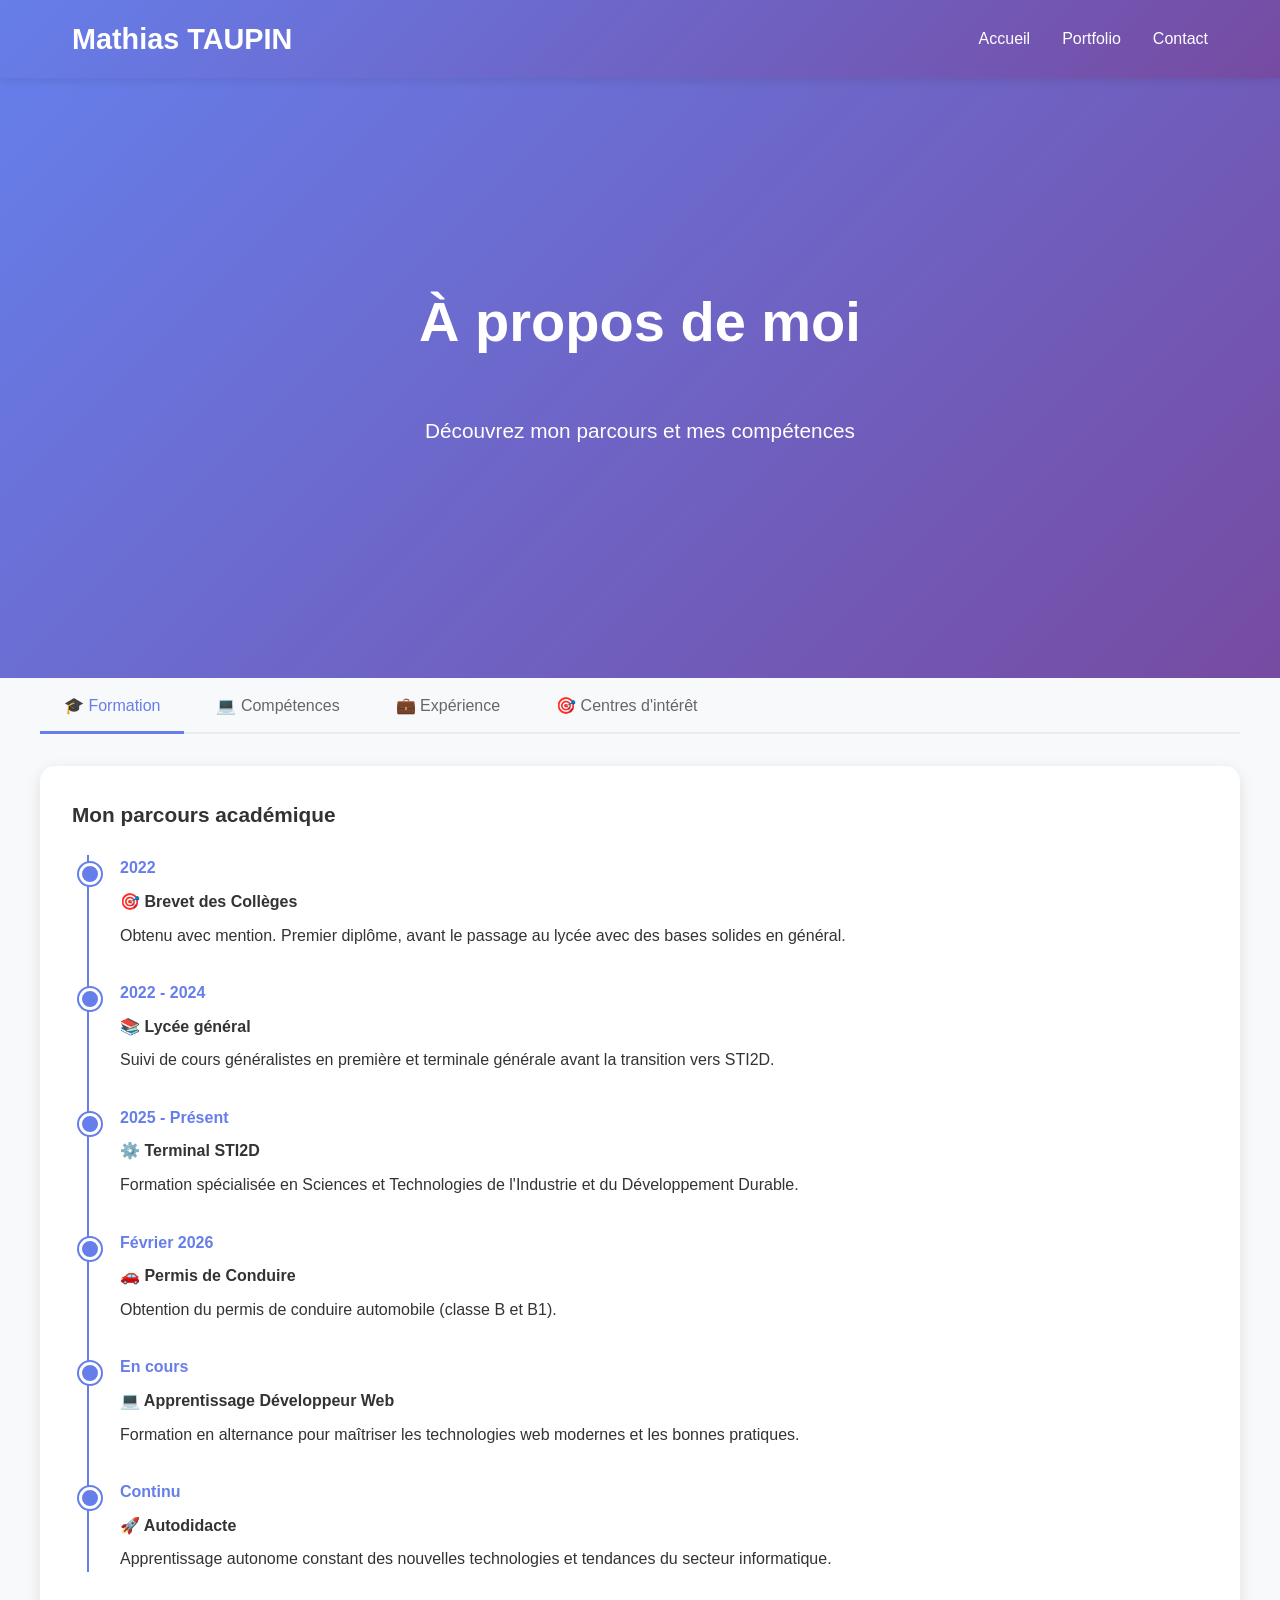
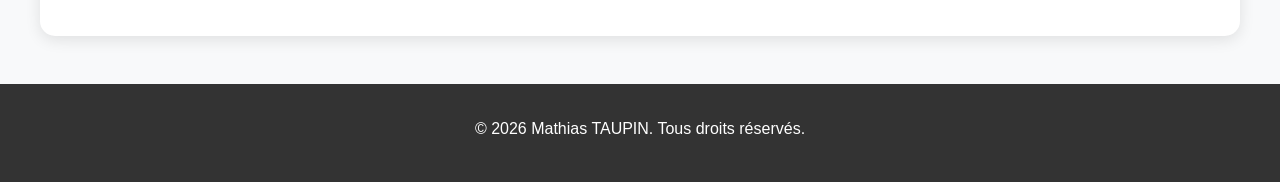
==== about/index.html @ 93050a23 "tout ajout de jeu de la vie cv corrige de A à Z" ====
<!DOCTYPE html>
<html lang="fr">
<head>
    <meta charset="UTF-8">
    <meta name="viewport" content="width=device-width, initial-scale=1.0">
    <title>À propos - Mathias TAUPIN</title>
    <link rel="stylesheet" href="../css/styles.css">
    <link rel="stylesheet" href="css/about.css">
</head>
<body>
    <!-- Header -->
    <header>
        <nav>
            <div class="logo">Mathias TAUPIN</div>
            <ul class="nav-links">
                <li><a href="../index.html">Accueil</a></li>
                <li><a href="../index.html#portfolio">Portfolio</a></li>
                <li><a href="../contact/index.html">Contact</a></li>
            </ul>
            <button class="toggle-menu" onclick="toggleMenu()">☰</button>
        </nav>
    </header>

    <!-- Hero Section -->
    <section class="hero">
        <h1>À propos de moi</h1>
        <p>Découvrez mon parcours et mes compétences</p>
    </section>

    <!-- About Content -->
    <section class="about-details">
        <div class="about-container">
            <div class="tabs-container">
                <div class="tabs-nav">
                    <button class="tab-button active" onclick="switchTab('formation')">🎓 Formation</button>
                    <button class="tab-button" onclick="switchTab('competences')">💻 Compétences</button>
                    <button class="tab-button" onclick="switchTab('experience')">💼 Expérience</button>
                    <button class="tab-button" onclick="switchTab('interets')">🎯 Centres d'intérêt</button>
                </div>

            <div class="tabs-content">
                <div class="tab-content active" id="formation">
                    <h3>Mon parcours académique</h3>
                    <div class="timeline">
                        <div class="timeline-item">
                            <div class="timeline-date">2022</div>
                            <div class="timeline-content">
                                <h4>🎯 Brevet des Collèges</h4>
                                <p>Obtenu avec mention. Premier diplôme, avant le passage au lycée avec des bases solides en général.</p>
                            </div>
                        </div>
                        <div class="timeline-item">
                            <div class="timeline-date">2022 - 2024</div>
                            <div class="timeline-content">
                                <h4>📚 Lycée général</h4>
                                <p>Suivi de cours généralistes en première et terminale générale avant la transition vers STI2D.</p>
                            </div>
                        </div>
                        <div class="timeline-item">
                            <div class="timeline-date">2025 - Présent</div>
                            <div class="timeline-content">
                                <h4>⚙️ Terminal STI2D</h4>
                                <p>Formation spécialisée en Sciences et Technologies de l'Industrie et du Développement Durable.</p>
                            </div>
                        </div>
                        <div class="timeline-item">
                            <div class="timeline-date">Février 2026</div>
                            <div class="timeline-content">
                                <h4>🚗 Permis de Conduire</h4>
                                <p>Obtention du permis de conduire automobile (classe B et B1).</p>
                            </div>
                        </div>
                        <div class="timeline-item">
                            <div class="timeline-date">En cours</div>
                            <div class="timeline-content">
                                <h4>💻 Apprentissage Développeur Web</h4>
                                <p>Formation en alternance pour maîtriser les technologies web modernes et les bonnes pratiques.</p>
                            </div>
                        </div>
                        <div class="timeline-item">
                            <div class="timeline-date">Continu</div>
                            <div class="timeline-content">
                                <h4>🚀 Autodidacte</h4>
                                <p>Apprentissage autonome constant des nouvelles technologies et tendances du secteur informatique.</p>
                            </div>
                        </div>
                        
                    </div>
                </div>

                <div class="tab-content" id="competences">
                    <h3>Technologies maîtrisées</h3>

                    <!-- Section Technologies Informatiques -->
                    <div class="competence-section">
                        <h4>💻 Technologies Informatiques</h4>
                        <div class="skills-grid">
                            <div class="skill-category">
                                <h5>🌐 Développement Web</h5>
                                <ul>
                                    <li><strong>Frontend:</strong> HTML5, CSS3, JavaScript (ES6+)</li>
                                    <li><strong>Backend:</strong> Python, PHP (en cours), SQL (en cours)</li>
                                </ul>
                            </div>
                            <div class="skill-category">
                                <h5>🛠️ Outils de Développement</h5>
                                <ul>
                                    <li><strong>Versionnement :</strong> Git & GitHub</li>
                                    <li><strong>Éditeur:</strong> VS Code</li>
                                    <li><strong>Conteneurisation:</strong> Docker</li>
                                </ul>
                            </div>
                        </div>
                    </div>

                    <!-- Section Systèmes et Environnements -->
                    <div class="competence-section">
                        <h4>🔧 Systèmes et Environnements</h4>
                        <div class="skills-grid">
                            <div class="skill-category">
                                <h5>💻 Systèmes d'Exploitation</h5>
                                <ul>
                                    <li><strong>Principal:</strong> Windows</li>
                                    <li><strong>Secondaire:</strong> Linux (Ubuntu, Debian)</li>
                                </ul>
                            </div>
                        </div>
                    </div>

                    <!-- Section Compétences Transversales -->
                    <div class="competence-section">
                        <h4>📈 Compétences Transversales</h4>
                        <div class="skills-grid">
                            <div class="skill-category">
                                <h5>🤝 Compétences Personnelles</h5>
                                <ul>
                                    <li>Résolution de problèmes</li>
                                    <li>Travail en équipe</li>
                                    <li>Apprentissage autonome</li>
                                    <li>Communication technique</li>
                                </ul>
                            </div>
                        </div>
                    </div>
                </div>

                <div class="tab-content" id="experience">
                    <h3>Mon expérience professionnelle</h3>
                    <div class="timeline">
                        <div class="timeline-item">
                            <div class="timeline-date">2020</div>
                            <div class="timeline-content">
                                <h4>🏭 Stage de découverte - SAS BOUTTE</h4>
                                <p>Stage d'une semaine pour découvrir le monde professionnel et les métiers de l'industrie.</p>
                            </div>
                        </div>
                        <div class="timeline-item">
                            <div class="timeline-date">2022</div>
                            <div class="timeline-content">
                                <h4>🏭 Stage de découverte - SAS BOUTTE</h4>
                                <p>Deuxième stage de découverte d'une semaine pour approfondir mes connaissances du secteur industriel.</p>
                            </div>
                        </div>
                        <div class="timeline-item">
                            <div class="timeline-date">2024</div>
                            <div class="timeline-content">
                                <h4>📦 Travail d'été - SAS BOUTTE</h4>
                                <p>Travail saisonnier d'une semaine en tant que manutentionnaire, permettant de développer le sens des responsabilités et le travail d'équipe.</p>
                            </div>
                        </div>
                        <div class="timeline-item">
                            <div class="timeline-date">2025</div>
                            <div class="timeline-content">
                                <h4>🔧 Contrat temporaire - Lenne Création</h4>
                                <p>Contrat de deux semaines pendant les vacances scolaires en tant qu'aide monteur, expérience enrichissante dans le domaine de la création et de l'assemblage.</p>
                            </div>
                        </div>
                    </div>
                </div>

                <div class="tab-content" id="interets">
                    <h3>Ce qui me passionne</h3>
                    <div class="interests-grid">
                        <div class="interest-item">
                            <span class="interest-icon">�</span>
                            <h4>Développement personnel</h4>
                            <p>Réalisation de projets informatiques personnels pour approfondir mes compétences techniques.</p>
                        </div>
                        <div class="interest-item">
                            <span class="interest-icon">⚡</span>
                            <h4>Électronique & Bricolage</h4>
                            <p>Expérimentation avec Arduino, Raspberry Pi et projets DIY technologiques.</p>
                        </div>
                        <div class="interest-item">
                            <span class="interest-icon">🎮</span>
                            <h4>Jeux vidéo</h4>
                            <p>Passionné par les jeux vidéo, leur mécanique et leur développement.</p>
                        </div>
                        <div class="interest-item">
                            <span class="interest-icon">🌱</span>
                            <h4>Technologies durables</h4>
                            <p>Intérêt pour les solutions technologiques respectueuses de l'environnement.</p>
                        </div>
                        <div class="interest-item">
                            <span class="interest-icon">🏃‍♂️</span>
                            <h4>Sports & Activités</h4>
                            <p>Pratique régulière d'activités sportives pour l'équilibre et la forme physique.</p>
                        </div>
                        <div class="interest-item">
                            <span class="interest-icon">🎵</span>
                            <h4>Musique & Culture</h4>
                            <p>Écoute et découverte de nouveaux artistes et genres musicaux, ainsi que des musiques que je connais déjà.</p>
                        </div>
                    </div>
                </div>
            </div>
        </div>
    </section>

    <!-- Footer -->
    <footer>
        <p>&copy; 2026 Mathias TAUPIN. Tous droits réservés.</p>
    </footer>

    <script src="../js/script.js"></script>
    <script src="js/about.js"></script>
</body>
</html>
---- css/styles.css ----
* {
    margin: 0;
    padding: 0;
    box-sizing: border-box;
}

body {
    font-family: 'Segoe UI', Tahoma, Geneva, Verdana, sans-serif;
    line-height: 1.6;
    color: #333;
    background: #f8f9fa;
}

/* Header et Navigation */
header {
    background: linear-gradient(135deg, #667eea 0%, #764ba2 100%);
    color: white;
    padding: 1rem 0;
    position: sticky;
    top: 0;
    z-index: 100;
    box-shadow: 0 2px 10px rgba(0,0,0,0.1);
}

nav {
    display: flex;
    justify-content: space-between;
    align-items: center;
    max-width: 1200px;
    margin: 0 auto;
    padding: 0 2rem;
}

.logo {
    font-size: 1.8rem;
    font-weight: bold;
}

.nav-links {
    display: flex;
    list-style: none;
    gap: 2rem;
}

.nav-links a {
    color: white;
    text-decoration: none;
    transition: opacity 0.3s;
    cursor: pointer;
}

.nav-links a:hover {
    opacity: 0.8;
    text-decoration: underline;
}

.toggle-menu {
    display: none;
    background: none;
    border: none;
    color: white;
    font-size: 1.5rem;
    cursor: pointer;
}

/* Section Hero */
.hero {
    background: linear-gradient(135deg, #667eea 0%, #764ba2 100%);
    color: white;
    padding: 6rem 2rem;
    text-align: center;
    min-height: 600px;
    display: flex;
    align-items: center;
    justify-content: center;
    flex-direction: column;
    gap: 2rem;
}

.hero h1 {
    font-size: 3.5rem;
    margin-bottom: 1rem;
    animation: slideDown 0.8s ease-out;
}

.hero p {
    font-size: 1.3rem;
    max-width: 600px;
    margin-bottom: 2rem;
    animation: fadeIn 1s ease-out;
}

.cta-button {
    display: inline-block;
    background: white;
    color: #667eea;
    padding: 1rem 2.5rem;
    border-radius: 50px;
    text-decoration: none;
    font-weight: bold;
    transition: all 0.3s;
    border: 2px solid white;
    cursor: pointer;
    font-size: 1rem;
}

.cta-button:hover {
    background: transparent;
    color: white;
    transform: scale(1.05);
}

/* Section About */
.about {
    padding: 5rem 2rem;
    background: white;
}

.about-container {
    max-width: 1200px;
    margin: 0 auto;
}

.about-content {
    display: grid;
    grid-template-columns: 2fr 1fr;
    gap: 3rem;
    align-items: center;
}

.about-text p {
    margin-bottom: 1.5rem;
    font-size: 1.1rem;
    line-height: 1.7;
}

.placeholder-image {
    width: 200px;
    height: 200px;
    background: linear-gradient(135deg, #667eea 0%, #764ba2 100%);
    border-radius: 50%;
    display: flex;
    align-items: center;
    justify-content: center;
    font-size: 4rem;
    color: white;
    margin: 0 auto;
}

/* Section Features */
.features {
    max-width: 1200px;
    margin: -50px auto 3rem;
    padding: 0 2rem;
}

.features-grid {
    display: grid;
    grid-template-columns: repeat(auto-fit, minmax(280px, 1fr));
    gap: 2rem;
}

.feature-card {
    background: white;
    padding: 2rem;
    border-radius: 10px;
    text-align: center;
    box-shadow: 0 4px 15px rgba(0,0,0,0.1);
    transition: transform 0.3s, box-shadow 0.3s;
}

.feature-card:hover {
    transform: translateY(-10px);
    box-shadow: 0 8px 25px rgba(0,0,0,0.15);
}

.feature-icon {
    font-size: 3rem;
    margin-bottom: 1rem;
}

.feature-card h3 {
    margin-bottom: 1rem;
    color: #667eea;
}

/* Section Services */
.services {
    padding: 5rem 2rem;
    background: white;
}

.services-container {
    max-width: 1200px;
    margin: 0 auto;
}

.section-title {
    text-align: center;
    font-size: 2.5rem;
    margin-bottom: 3rem;
    color: #333;
}

.services-grid {
    display: grid;
    grid-template-columns: repeat(auto-fit, minmax(250px, 1fr));
    gap: 2rem;
}

.service-item {
    padding: 2rem;
    border-left: 4px solid #667eea;
    background: #f8f9fa;
    border-radius: 8px;
    transition: all 0.3s;
}

.service-item:hover {
    background: white;
    box-shadow: 0 5px 20px rgba(0,0,0,0.1);
    border-left-color: #764ba2;
}

.service-item h4 {
    color: #667eea;
    margin-bottom: 1rem;
    font-size: 1.3rem;
}

/* Section Portfolio */
.portfolio {
    padding: 5rem 2rem;
    background: #f8f9fa;
}

.portfolio-container {
    max-width: 1200px;
    margin: 0 auto;
}

.portfolio-grid {
    display: grid;
    grid-template-columns: repeat(auto-fit, minmax(300px, 1fr));
    gap: 2rem;
}

.portfolio-item {
    background: white;
    border-radius: 10px;
    overflow: hidden;
    box-shadow: 0 4px 15px rgba(0,0,0,0.1);
    transition: transform 0.3s;
}

.portfolio-item:hover {
    transform: scale(1.05);
}

.portfolio-image {
    width: 100%;
    height: 200px;
    background: linear-gradient(135deg, #667eea 0%, #764ba2 100%);
    display: flex;
    align-items: center;
    justify-content: center;
    font-size: 3rem;
    color: white;
}

.portfolio-info {
    padding: 1.5rem;
}

.portfolio-info h3 {
    color: #667eea;
    margin-bottom: 0.5rem;
}

/* Footer */
footer {
    background: #333;
    color: white;
    text-align: center;
    padding: 2rem;
    margin-top: 3rem;
}

footer p {
    margin-bottom: 0.5rem;
}

.social-links {
    margin-top: 1rem;
    display: flex;
    justify-content: center;
    gap: 1.5rem;
}

.social-links a {
    color: white;
    text-decoration: none;
    font-size: 1.2rem;
    transition: color 0.3s;
}

.social-links a:hover {
    color: #667eea;
}

/* Animations */
@keyframes slideDown {
    from {
        opacity: 0;
        transform: translateY(-30px);
    }
    to {
        opacity: 1;
        transform: translateY(0);
    }
}

@keyframes fadeIn {
    from {
        opacity: 0;
    }
    to {
        opacity: 1;
    }
}

/* Responsive Design */
@media (max-width: 768px) {
    .nav-links {
        display: none;
        position: absolute;
        top: 60px;
        right: 0;
        background: #667eea;
        flex-direction: column;
        width: 100%;
        text-align: center;
        gap: 1rem;
        padding: 2rem 0;
    }

    .nav-links.active {
        display: flex;
    }

    .toggle-menu {
        display: block;
    }

    .hero h1 {
        font-size: 2rem;
    }

    .hero p {
        font-size: 1rem;
    }

    .section-title {
        font-size: 2rem;
    }

    nav {
        padding: 0 1rem;
    }

    .features {
        margin-top: -30px;
    }

    .about-content {
        grid-template-columns: 1fr;
        text-align: center;
    }

    .placeholder-image {
        width: 150px;
        height: 150px;
        font-size: 3rem;
    }
}

@media (max-width: 480px) {
    .hero {
        padding: 3rem 1rem;
        min-height: 400px;
    }

    .hero h1 {
        font-size: 1.8rem;
    }

    .cta-button {
        padding: 0.8rem 1.5rem;
        font-size: 0.9rem;
    }
}
---- about/css/about.css ----
/* Tabs Navigation */
.tabs-container {
    width: 100%;
}

.tabs-nav {
    display: flex;
    flex-wrap: wrap;
    gap: 0.5rem;
    margin-bottom: 2rem;
    border-bottom: 2px solid #e9ecef;
}

.tab-button {
    padding: 1rem 1.5rem;
    background: transparent;
    border: none;
    color: #666;
    font-size: 1rem;
    font-weight: 500;
    cursor: pointer;
    transition: all 0.3s;
    border-bottom: 3px solid transparent;
    position: relative;
    bottom: -2px;
}

.tab-button:hover {
    color: #667eea;
}

.tab-button.active {
    color: #667eea;
    border-bottom-color: #667eea;
}

/* Tabs Content */
.tabs-content {
    background: white;
    border-radius: 15px;
    box-shadow: 0 4px 15px rgba(0,0,0,0.1);
    padding: 2rem;
}

.tab-content {
    display: none;
    animation: fadeIn 0.3s ease-in-out;
}

.tab-content.active {
    display: block;
}

@keyframes fadeIn {
    from {
        opacity: 0;
    }
    to {
        opacity: 1;
    }
}

.tab-content h3 {
    color: #333;
    margin-bottom: 1.5rem;
    font-size: 1.3rem;
}

.tab-content ul {
    list-style: none;
    padding: 0;
}

.tab-content li {
    padding: 0.5rem 0;
    border-bottom: 1px solid #e9ecef;
}

.category-content li:last-child {
    border-bottom: none;
}

.tab-content strong {
    color: #667eea;
}

/* Skills Grid */
.skills-grid {
    display: grid;
    grid-template-columns: repeat(auto-fit, minmax(200px, 1fr));
    gap: 1.5rem;
}

.skill-category h4 {
    color: #667eea;
    margin-bottom: 1rem;
    font-size: 1.1rem;
}

.skill-category ul {
    padding-left: 1rem;
}

.skill-category li {
    margin-bottom: 0.5rem;
    position: relative;
}

.skill-category li::before {
    content: "▹";
    color: #764ba2;
    position: absolute;
    left: -1rem;
}

/* Timeline */
.timeline {
    position: relative;
}

.timeline::before {
    content: '';
    position: absolute;
    left: 15px;
    top: 0;
    bottom: 0;
    width: 2px;
    background: #667eea;
}

.timeline-item {
    position: relative;
    margin-bottom: 2rem;
    padding-left: 3rem;
}

.timeline-item::before {
    content: '';
    position: absolute;
    left: 7px;
    top: 8px;
    width: 16px;
    height: 16px;
    background: #667eea;
    border-radius: 50%;
    border: 3px solid white;
    box-shadow: 0 0 0 2px #667eea;
}

.timeline-date {
    color: #667eea;
    font-weight: bold;
    margin-bottom: 0.5rem;
}

.timeline-content h4 {
    color: #333;
    margin-bottom: 0.5rem;
}

/* Compétences Sections */
.competence-section {
    margin-bottom: 3rem;
    padding: 2rem;
    background: white;
    border-radius: 15px;
    box-shadow: 0 4px 15px rgba(0,0,0,0.1);
}

.competence-section h4 {
    color: #667eea;
    margin-bottom: 1.5rem;
    font-size: 1.4rem;
    border-bottom: 2px solid #f0f0f0;
    padding-bottom: 0.5rem;
}

.competence-section .skill-category h5 {
    color: #764ba2;
    margin-bottom: 1rem;
    font-size: 1.1rem;
    font-weight: 600;
}

.interest-item {
    background: white;
    padding: 1.5rem;
    border-radius: 10px;
    text-align: center;
    box-shadow: 0 2px 10px rgba(0,0,0,0.05);
}

.interest-icon {
    font-size: 2rem;
    margin-bottom: 1rem;
    display: block;
}

.interest-item h4 {
    color: #667eea;
    margin-bottom: 0.5rem;
}

.interest-item p {
    color: #666;
    font-size: 0.9rem;
    line-height: 1.5;
}

/* Responsive Design */
@media (max-width: 768px) {
    .about-grid {
        grid-template-columns: 1fr;
    }

    .skills-grid {
        grid-template-columns: 1fr;
    }

    .interests-grid {
        grid-template-columns: 1fr;
    }

    .category-button {
        padding: 1rem;
        font-size: 1rem;
    }

    .category-icon {
        font-size: 1.3rem;
        margin-right: 0.5rem;
    }
}
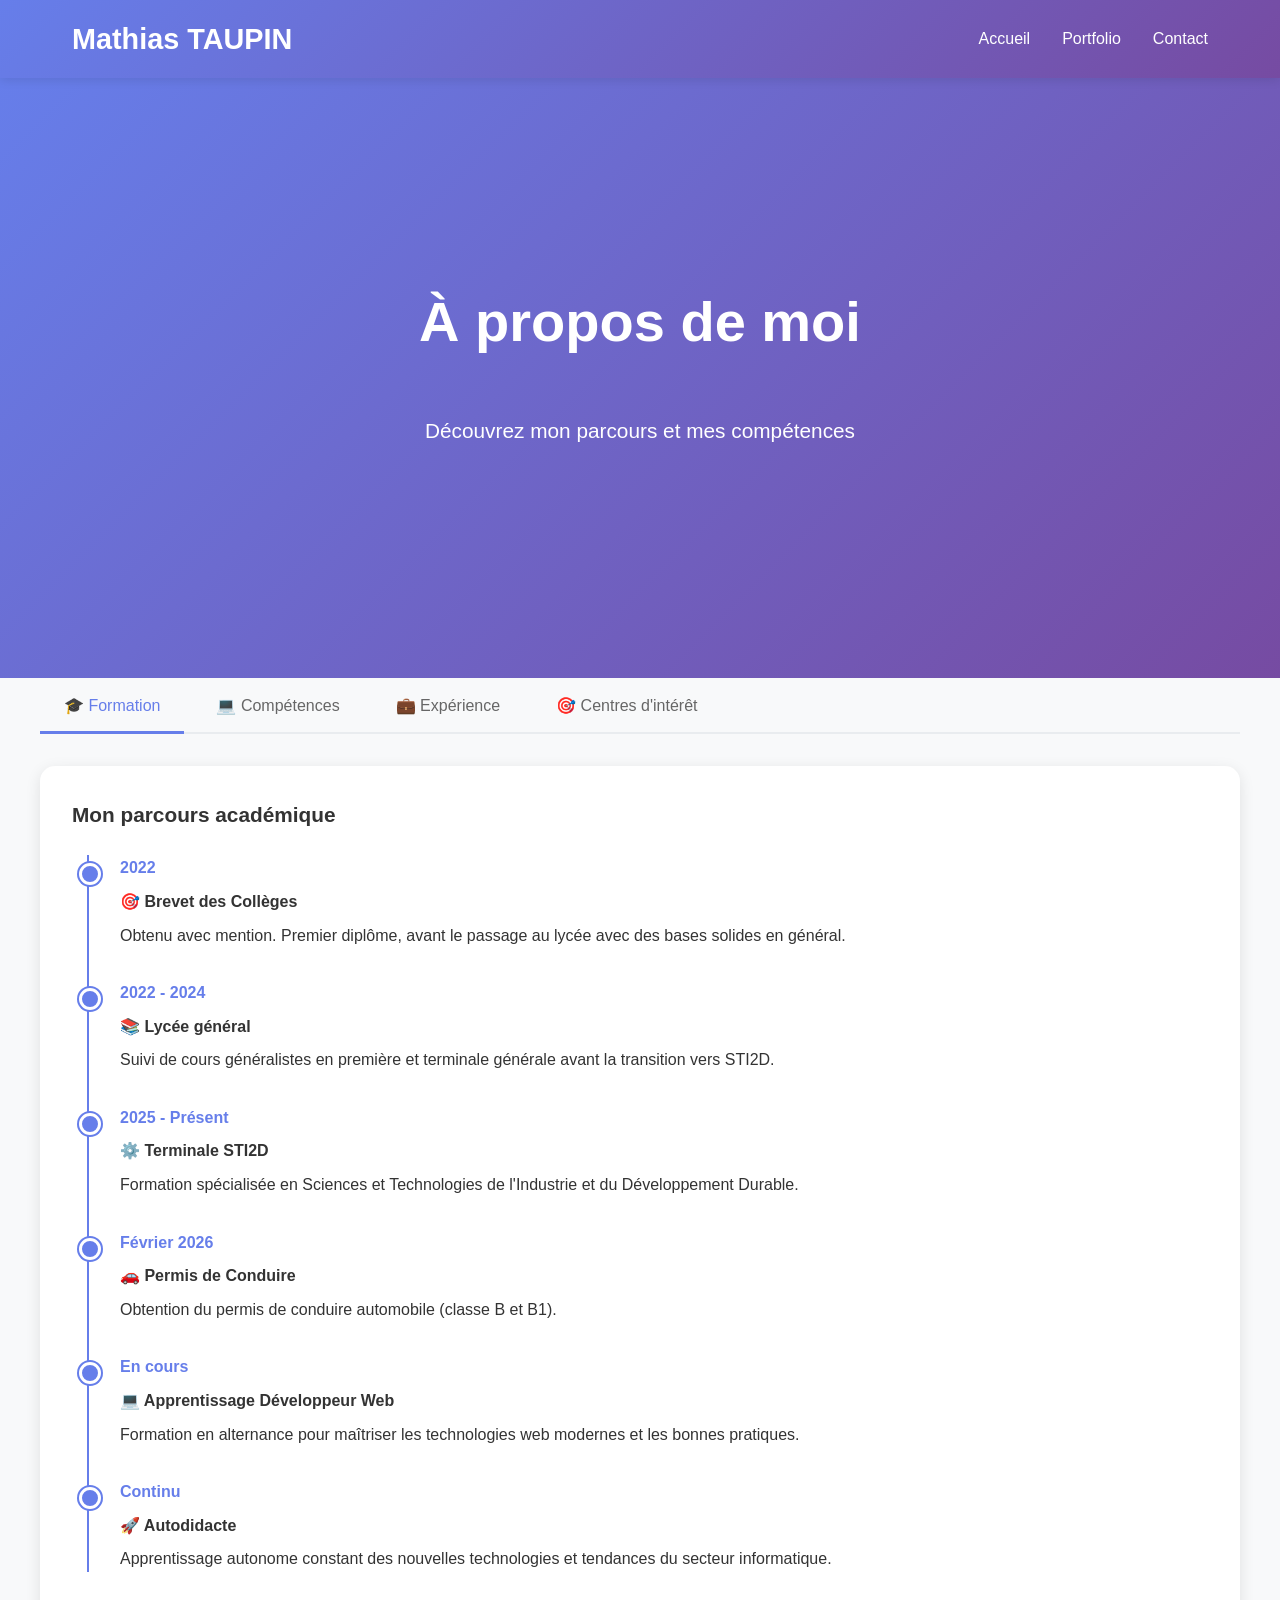
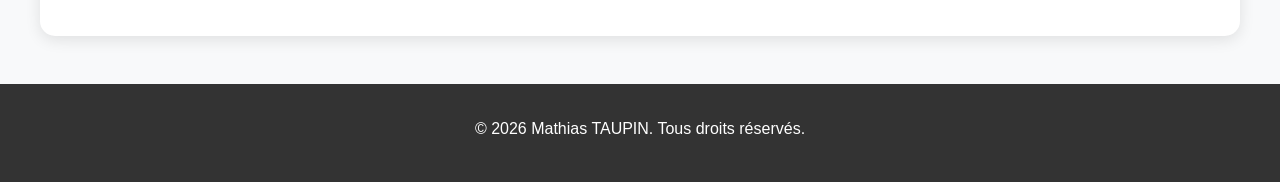
==== commit 302e2b64: "un peu de correction" ====
--- a/about/index.html
+++ b/about/index.html
@@ -59,7 +59,7 @@
                         <div class="timeline-item">
                             <div class="timeline-date">2025 - Présent</div>
                             <div class="timeline-content">
-                                <h4>⚙️ Terminal STI2D</h4>
+                                <h4>⚙️ Terminale STI2D</h4>
                                 <p>Formation spécialisée en Sciences et Technologies de l'Industrie et du Développement Durable.</p>
                             </div>
                         </div>
@@ -182,34 +182,29 @@
                     <h3>Ce qui me passionne</h3>
                     <div class="interests-grid">
                         <div class="interest-item">
-                            <span class="interest-icon">�</span>
-                            <h4>Développement personnel</h4>
-                            <p>Réalisation de projets informatiques personnels pour approfondir mes compétences techniques.</p>
-                        </div>
-                        <div class="interest-item">
-                            <span class="interest-icon">⚡</span>
+                            <span class="interest-icon">⚙</span>
                             <h4>Électronique & Bricolage</h4>
                             <p>Expérimentation avec Arduino, Raspberry Pi et projets DIY technologiques.</p>
                         </div>
                         <div class="interest-item">
-                            <span class="interest-icon">🎮</span>
+                            <span class="interest-icon">◊</span>
                             <h4>Jeux vidéo</h4>
                             <p>Passionné par les jeux vidéo, leur mécanique et leur développement.</p>
                         </div>
                         <div class="interest-item">
-                            <span class="interest-icon">🌱</span>
+                            <span class="interest-icon">♻️</span>
                             <h4>Technologies durables</h4>
                             <p>Intérêt pour les solutions technologiques respectueuses de l'environnement.</p>
                         </div>
                         <div class="interest-item">
-                            <span class="interest-icon">🏃‍♂️</span>
+                            <span class="interest-icon">✦</span>
                             <h4>Sports & Activités</h4>
                             <p>Pratique régulière d'activités sportives pour l'équilibre et la forme physique.</p>
                         </div>
                         <div class="interest-item">
-                            <span class="interest-icon">🎵</span>
+                            <span class="interest-icon">♫</span>
                             <h4>Musique & Culture</h4>
-                            <p>Écoute et découverte de nouveaux artistes et genres musicaux, ainsi que des musiques que je connais déjà.</p>
+                            <p>Écoute et découverte de nouveaux artistes et genres musicaux.</p>
                         </div>
                     </div>
                 </div>
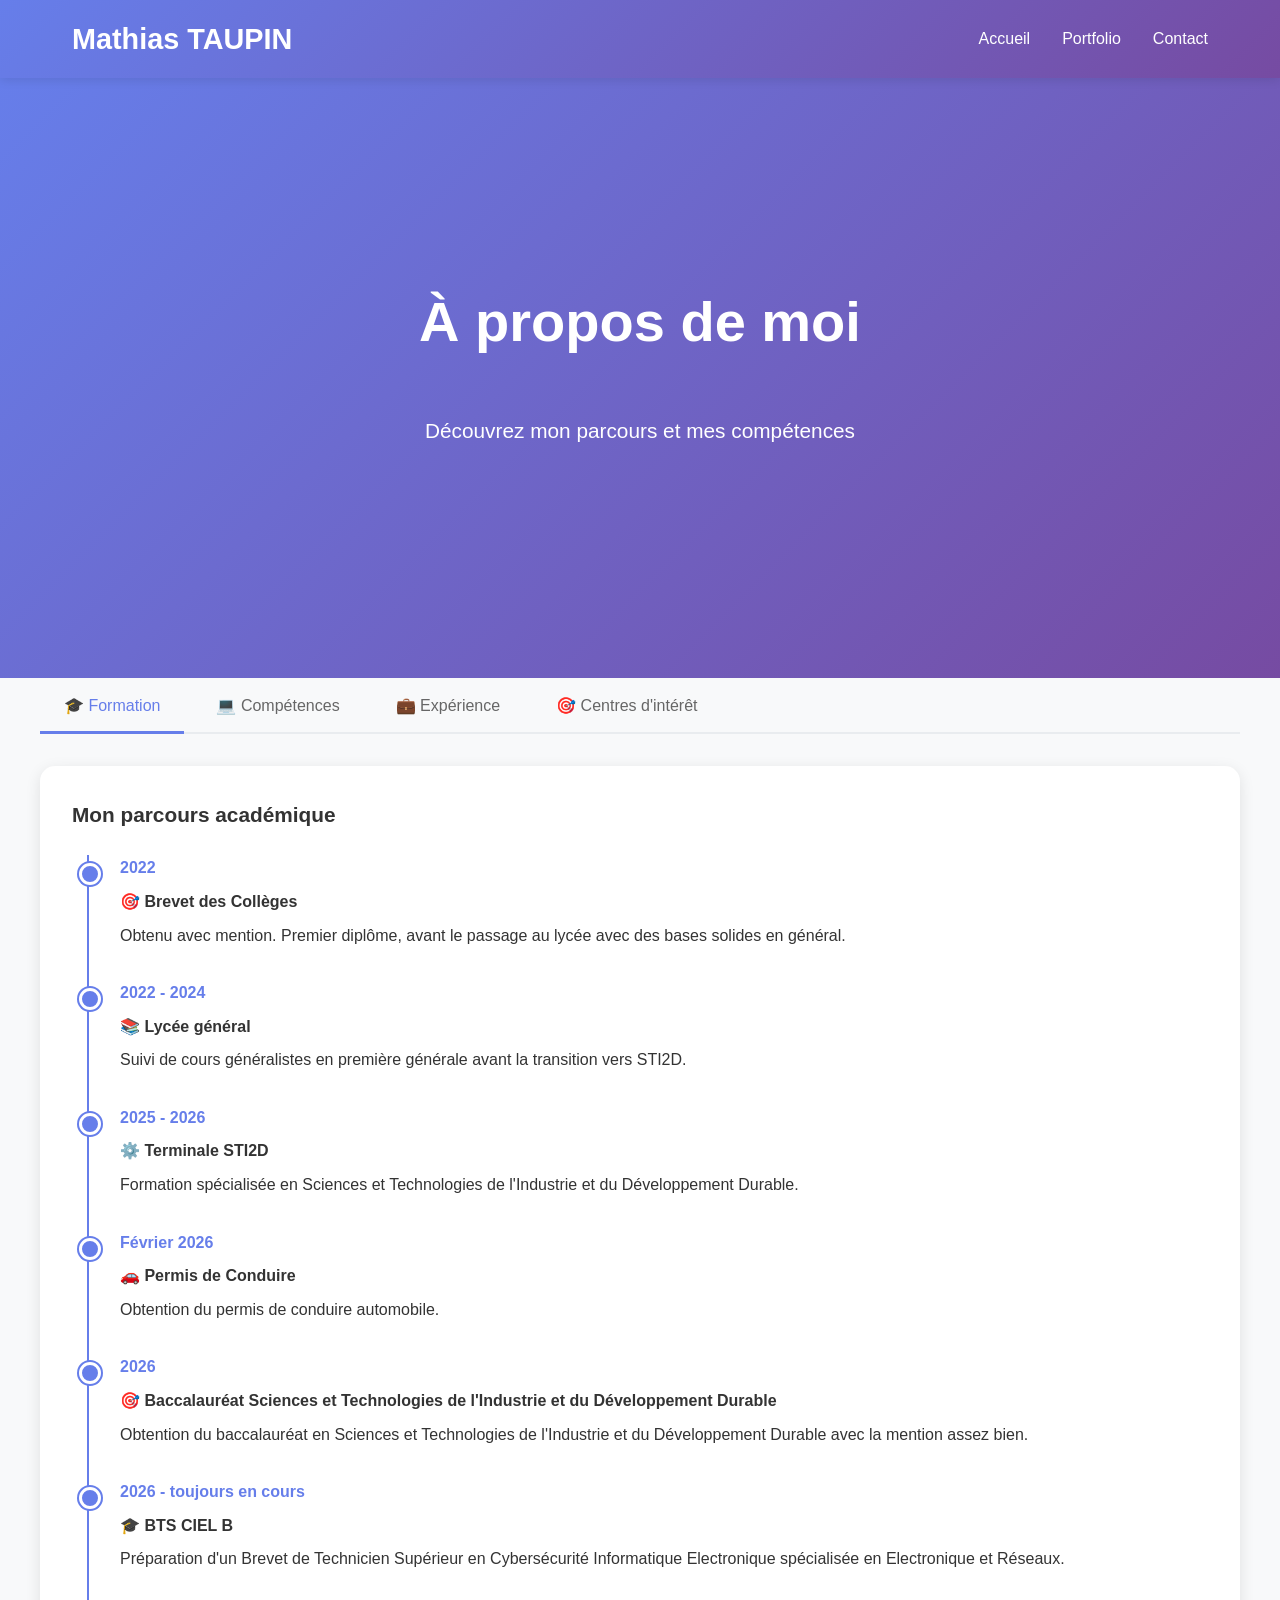
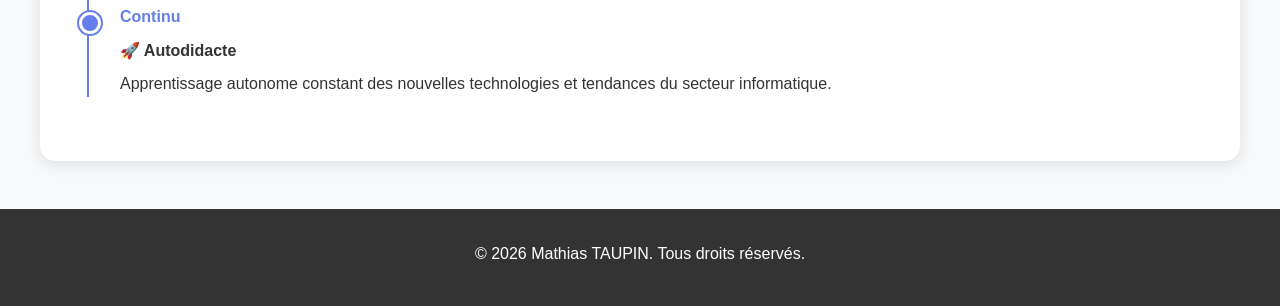
==== commit 19f920e4: "ajout -bac mention -bts en cours -boute -lenne -correction diversse" ====
--- a/about/index.html
+++ b/about/index.html
@@ -53,11 +53,11 @@
                             <div class="timeline-date">2022 - 2024</div>
                             <div class="timeline-content">
                                 <h4>📚 Lycée général</h4>
-                                <p>Suivi de cours généralistes en première et terminale générale avant la transition vers STI2D.</p>
-                            </div>
-                        </div>
-                        <div class="timeline-item">
-                            <div class="timeline-date">2025 - Présent</div>
+                                <p>Suivi de cours généralistes en première générale avant la transition vers STI2D.</p>
+                            </div>
+                        </div>
+                        <div class="timeline-item">
+                            <div class="timeline-date">2025 - 2026</div>
                             <div class="timeline-content">
                                 <h4>⚙️ Terminale STI2D</h4>
                                 <p>Formation spécialisée en Sciences et Technologies de l'Industrie et du Développement Durable.</p>
@@ -67,14 +67,21 @@
                             <div class="timeline-date">Février 2026</div>
                             <div class="timeline-content">
                                 <h4>🚗 Permis de Conduire</h4>
-                                <p>Obtention du permis de conduire automobile (classe B et B1).</p>
-                            </div>
-                        </div>
-                        <div class="timeline-item">
-                            <div class="timeline-date">En cours</div>
-                            <div class="timeline-content">
-                                <h4>💻 Apprentissage Développeur Web</h4>
-                                <p>Formation en alternance pour maîtriser les technologies web modernes et les bonnes pratiques.</p>
+                                <p>Obtention du permis de conduire automobile.</p>
+                            </div>
+                        </div>
+                        <div class="timeline-item">
+                            <div class="timeline-date">2026 </div>
+                            <div class="timeline-content">
+                                <h4>🎯 Baccalauréat Sciences et Technologies de l'Industrie et du Développement Durable</h4>
+                                <p>Obtention du baccalauréat en Sciences et Technologies de l'Industrie et du Développement Durable avec la mention assez bien.</p>
+                            </div>
+                        </div>
+                        <div class="timeline-item">
+                            <div class="timeline-date">2026 - toujours en cours</div>
+                            <div class="timeline-content">
+                                <h4>🎓 BTS CIEL B</h4>
+                                <p>Préparation d'un Brevet de Technicien Supérieur en Cybersécurité Informatique Electronique spécialisée en Electronique et Réseaux.</p>
                             </div>
                         </div>
                         <div class="timeline-item">
@@ -96,18 +103,20 @@
                         <h4>💻 Technologies Informatiques</h4>
                         <div class="skills-grid">
                             <div class="skill-category">
-                                <h5>🌐 Développement Web</h5>
-                                <ul>
-                                    <li><strong>Frontend:</strong> HTML5, CSS3, JavaScript (ES6+)</li>
-                                    <li><strong>Backend:</strong> Python, PHP (en cours), SQL (en cours)</li>
-                                </ul>
-                            </div>
-                            <div class="skill-category">
-                                <h5>🛠️ Outils de Développement</h5>
+                                <h5>🧠 Langages de Programmation</h5>
+                                <ul>
+                                    <li><strong>Programmation générale:</strong> Python (débutant), JavaScript, PHP (en cours), SQL (en cours)</li>
+                                    <li><strong>Web:</strong> HTML5, CSS3, JavaScript </li>
+                                    <li><strong>Électronique / embarqué:</strong> Arduino, C++ (débutant)</li>
+                                </ul>
+                            </div>
+                            <div class="skill-category">
+                                <h5>🛠️ Outils et Environnements</h5>
                                 <ul>
                                     <li><strong>Versionnement :</strong> Git & GitHub</li>
-                                    <li><strong>Éditeur:</strong> VS Code</li>
-                                    <li><strong>Conteneurisation:</strong> Docker</li>
+                                    <li><strong>Éditeur :</strong> VS Code et autres </li>
+                                    <li><strong>Conteneurisation :</strong> Docker</li>
+                                    <li><strong>Environnements :</strong> Windows, Linux (Ubuntu / Debian)</li>
                                 </ul>
                             </div>
                         </div>
@@ -175,6 +184,29 @@
                                 <p>Contrat de deux semaines pendant les vacances scolaires en tant qu'aide monteur, expérience enrichissante dans le domaine de la création et de l'assemblage.</p>
                             </div>
                         </div>
+                        <div class="timeline-item">
+                            <div class="timeline-date">2025</div>
+                            <div class="timeline-content">
+                                <h4>📦 Travail d'été - SAS BOUTTE</h4>
+                                <p>Travail saisonnier de deux semaines en tant que préparateur de commandes, permettant de développer le sens des responsabilités et le travail d'équipe.</p>
+                            </div>
+                        </div>
+                        <div>
+                            <div class="timeline-item">
+                            <div class="timeline-date">2026</div>
+                            <div class="timeline-content">
+                                <h4>🔧 Contrat temporaire - Lenne Création</h4>
+                                <p>Contrat de trois semaines pendant les vacances scolaires en tant qu'aide monteur, expérience enrichissante dans le domaine de la création et de l'assemblage.</p>
+                            </div>
+                        </div>
+                        <div>
+                            <div class="timeline-item">
+                            <div class="timeline-date">2026</div>
+                            <div class="timeline-content">
+                                <h4>📦 Travail d'été - SAS BOUTTE</h4>
+                                <p>Travail saisonnier de un mois en tant que manutentionnaire, permettant de développer le sens des responsabilités et le travail d'équipe.</p>
+                            </div>
+                        </div>
                     </div>
                 </div>
 
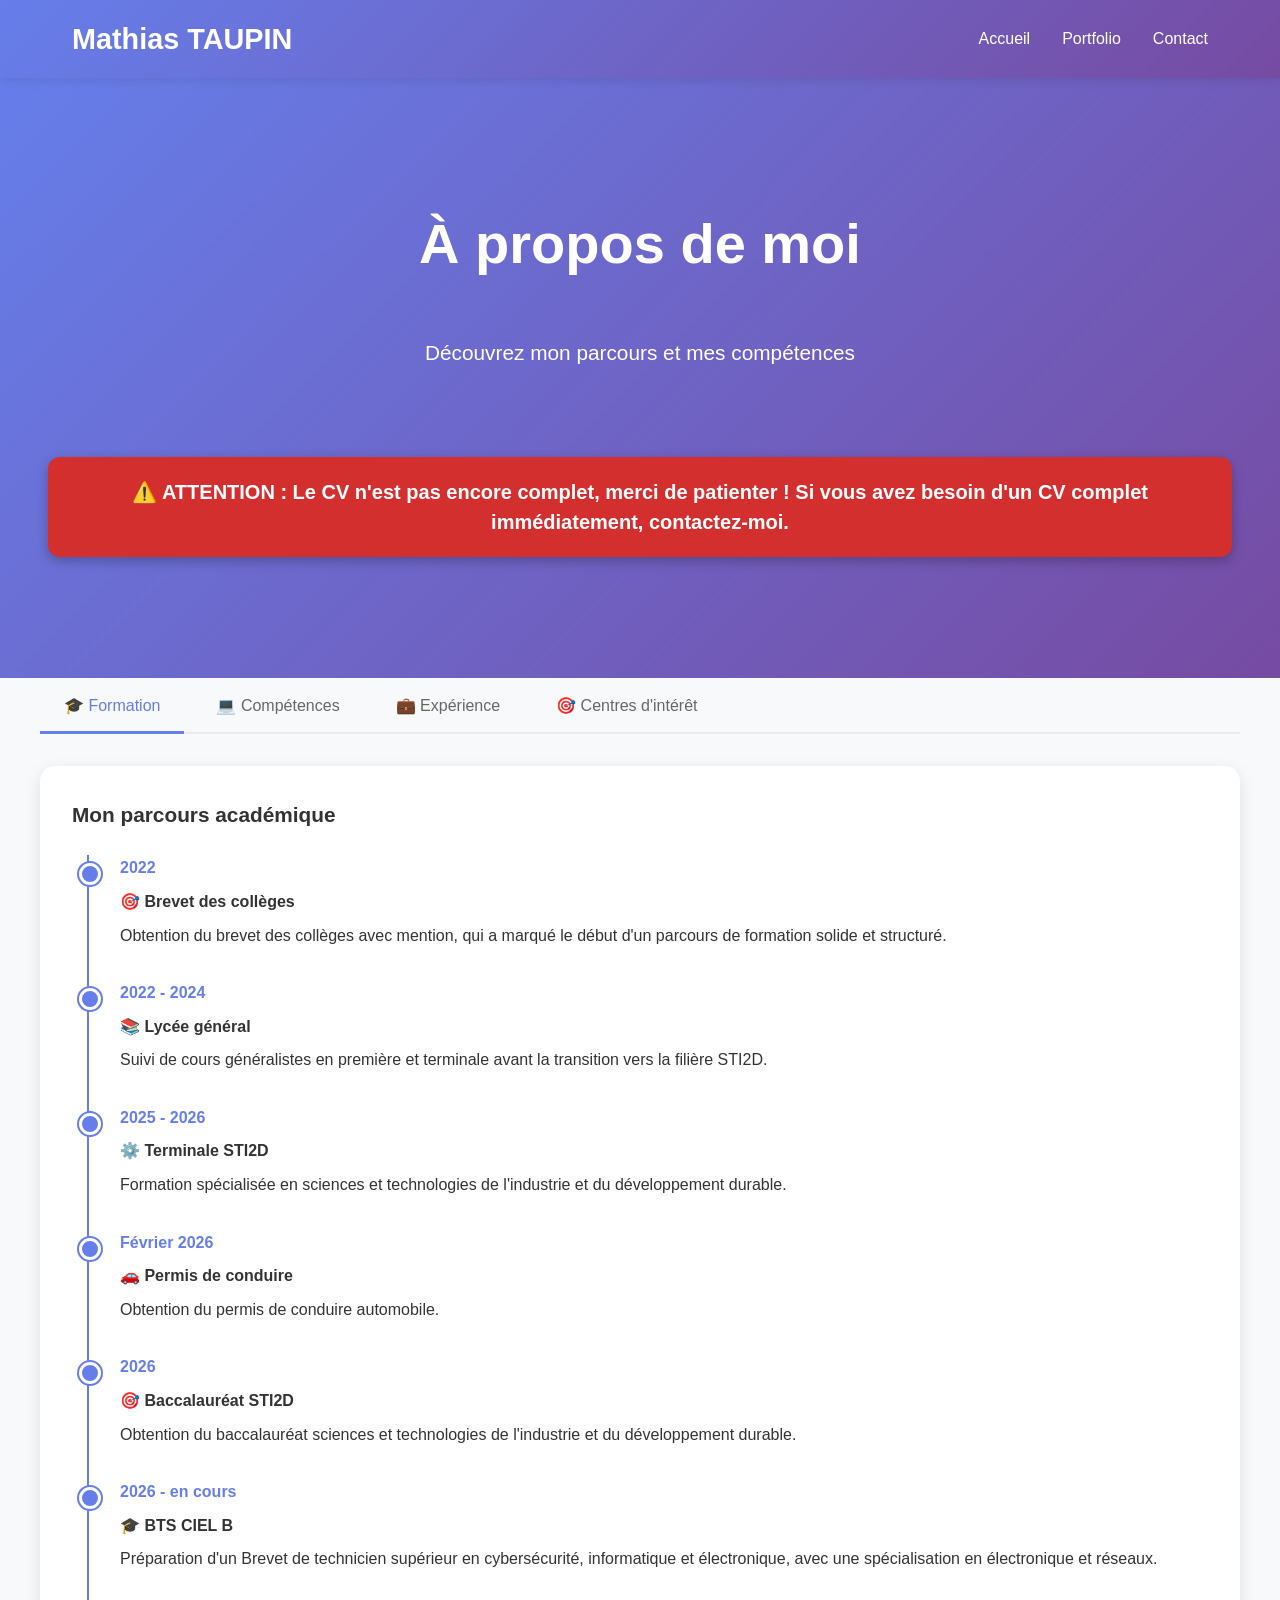
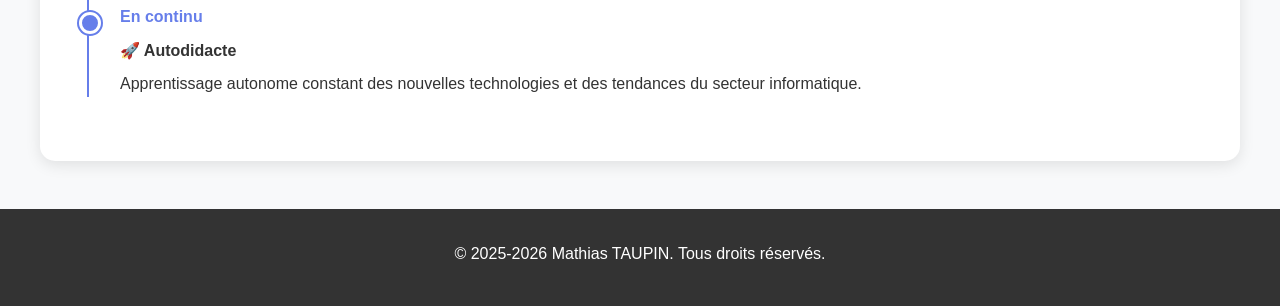
==== commit 2afbdbbb: "main" ====
--- a/about/index.html
+++ b/about/index.html
@@ -25,8 +25,11 @@
     <section class="hero">
         <h1>À propos de moi</h1>
         <p>Découvrez mon parcours et mes compétences</p>
+        <a href="../contact/index.html" class="warning-banner">⚠️ ATTENTION : Le CV n'est pas encore complet, merci de patienter ! Si vous avez besoin d'un CV complet immédiatement, contactez-moi.</a>
+
     </section>
 
+    
     <!-- About Content -->
     <section class="about-details">
         <div class="about-container">
@@ -45,103 +48,99 @@
                         <div class="timeline-item">
                             <div class="timeline-date">2022</div>
                             <div class="timeline-content">
-                                <h4>🎯 Brevet des Collèges</h4>
-                                <p>Obtenu avec mention. Premier diplôme, avant le passage au lycée avec des bases solides en général.</p>
+                                <h4>🎯 Brevet des collèges</h4>
+                                <p>Obtention du brevet des collèges avec mention, qui a marqué le début d'un parcours de formation solide et structuré.</p>
                             </div>
                         </div>
                         <div class="timeline-item">
                             <div class="timeline-date">2022 - 2024</div>
                             <div class="timeline-content">
                                 <h4>📚 Lycée général</h4>
-                                <p>Suivi de cours généralistes en première générale avant la transition vers STI2D.</p>
+                                <p>Suivi de cours généralistes en première et terminale avant la transition vers la filière STI2D.</p>
                             </div>
                         </div>
                         <div class="timeline-item">
                             <div class="timeline-date">2025 - 2026</div>
                             <div class="timeline-content">
                                 <h4>⚙️ Terminale STI2D</h4>
-                                <p>Formation spécialisée en Sciences et Technologies de l'Industrie et du Développement Durable.</p>
+                                <p>Formation spécialisée en sciences et technologies de l'industrie et du développement durable.</p>
                             </div>
                         </div>
                         <div class="timeline-item">
                             <div class="timeline-date">Février 2026</div>
                             <div class="timeline-content">
-                                <h4>🚗 Permis de Conduire</h4>
+                                <h4>🚗 Permis de conduire</h4>
                                 <p>Obtention du permis de conduire automobile.</p>
                             </div>
                         </div>
                         <div class="timeline-item">
-                            <div class="timeline-date">2026 </div>
-                            <div class="timeline-content">
-                                <h4>🎯 Baccalauréat Sciences et Technologies de l'Industrie et du Développement Durable</h4>
-                                <p>Obtention du baccalauréat en Sciences et Technologies de l'Industrie et du Développement Durable avec la mention assez bien.</p>
-                            </div>
-                        </div>
-                        <div class="timeline-item">
-                            <div class="timeline-date">2026 - toujours en cours</div>
+                            <div class="timeline-date">2026</div>
+                            <div class="timeline-content">
+                                <h4>🎯 Baccalauréat STI2D</h4>
+                                <p>Obtention du baccalauréat sciences et technologies de l'industrie et du développement durable.</p>
+                            </div>
+                        </div>
+                        <div class="timeline-item">
+                            <div class="timeline-date">2026 - en cours</div>
                             <div class="timeline-content">
                                 <h4>🎓 BTS CIEL B</h4>
-                                <p>Préparation d'un Brevet de Technicien Supérieur en Cybersécurité Informatique Electronique spécialisée en Electronique et Réseaux.</p>
-                            </div>
-                        </div>
-                        <div class="timeline-item">
-                            <div class="timeline-date">Continu</div>
+                                <p>Préparation d'un Brevet de technicien supérieur en cybersécurité, informatique et électronique, avec une spécialisation en électronique et réseaux.</p>
+                            </div>
+                        </div>
+                        <div class="timeline-item">
+                            <div class="timeline-date">En continu</div>
                             <div class="timeline-content">
                                 <h4>🚀 Autodidacte</h4>
-                                <p>Apprentissage autonome constant des nouvelles technologies et tendances du secteur informatique.</p>
-                            </div>
-                        </div>
-                        
+                                <p>Apprentissage autonome constant des nouvelles technologies et des tendances du secteur informatique.</p>
+                            </div>
+                        </div>
                     </div>
                 </div>
 
                 <div class="tab-content" id="competences">
-                    <h3>Technologies maîtrisées</h3>
-
-                    <!-- Section Technologies Informatiques -->
+                    <h3>Compétences techniques</h3>
+
                     <div class="competence-section">
-                        <h4>💻 Technologies Informatiques</h4>
+                        <h4>💻 Technologies informatiques</h4>
                         <div class="skills-grid">
                             <div class="skill-category">
-                                <h5>🧠 Langages de Programmation</h5>
-                                <ul>
-                                    <li><strong>Programmation générale:</strong> Python (débutant), JavaScript, PHP (en cours), SQL (en cours)</li>
-                                    <li><strong>Web:</strong> HTML5, CSS3, JavaScript </li>
-                                    <li><strong>Électronique / embarqué:</strong> Arduino, C++ (débutant)</li>
-                                </ul>
-                            </div>
-                            <div class="skill-category">
-                                <h5>🛠️ Outils et Environnements</h5>
+                                <h5>🧠 Langages de programmation</h5>
+                                <ul>
+                                    <li><strong>Programmation générale :</strong> Python, JavaScript, PHP, SQL</li>
+                                    <li><strong>Web :</strong> HTML5, CSS3, JavaScript</li>
+                                    <li><strong>Électronique / embarqué :</strong> Arduino, C++</li>
+                                </ul>
+                            </div>
+                            <div class="skill-category">
+                                <h5>🛠️ Outils et environnements</h5>
                                 <ul>
                                     <li><strong>Versionnement :</strong> Git & GitHub</li>
-                                    <li><strong>Éditeur :</strong> VS Code et autres </li>
+                                    <li><strong>Éditeur :</strong> VS Code</li>
                                     <li><strong>Conteneurisation :</strong> Docker</li>
-                                    <li><strong>Environnements :</strong> Windows, Linux (Ubuntu / Debian)</li>
-                                </ul>
-                            </div>
-                        </div>
-                    </div>
-
-                    <!-- Section Systèmes et Environnements -->
+                                    <li><strong>Environnements :</strong> Windows, Linux (Ubuntu, Debian)</li>
+                                </ul>
+                            </div>
+                        </div>
+                    </div>
+
                     <div class="competence-section">
-                        <h4>🔧 Systèmes et Environnements</h4>
+                        <h4>🔧 Systèmes et environnements</h4>
                         <div class="skills-grid">
                             <div class="skill-category">
-                                <h5>💻 Systèmes d'Exploitation</h5>
-                                <ul>
-                                    <li><strong>Principal:</strong> Windows</li>
-                                    <li><strong>Secondaire:</strong> Linux (Ubuntu, Debian)</li>
-                                </ul>
-                            </div>
-                        </div>
-                    </div>
-
-                    <!-- Section Compétences Transversales -->
+                                <h5>💻 Systèmes d'exploitation</h5>
+                                <ul>
+                                    <li><strong>Principal :</strong> Windows</li>
+                                    <li><strong>Secondaire :</strong> Linux (Ubuntu, Debian)</li>
+                                </ul>
+                            </div>
+                        </div>
+                    </div>
+
                     <div class="competence-section">
-                        <h4>📈 Compétences Transversales</h4>
+                        <h4>📈 Compétences transversales</h4>
                         <div class="skills-grid">
                             <div class="skill-category">
-                                <h5>🤝 Compétences Personnelles</h5>
+                                <h5>🤝 Compétences personnelles</h5>
                                 <ul>
                                     <li>Résolution de problèmes</li>
                                     <li>Travail en équipe</li>
@@ -191,20 +190,18 @@
                                 <p>Travail saisonnier de deux semaines en tant que préparateur de commandes, permettant de développer le sens des responsabilités et le travail d'équipe.</p>
                             </div>
                         </div>
-                        <div>
-                            <div class="timeline-item">
+                        <div class="timeline-item">
                             <div class="timeline-date">2026</div>
                             <div class="timeline-content">
                                 <h4>🔧 Contrat temporaire - Lenne Création</h4>
                                 <p>Contrat de trois semaines pendant les vacances scolaires en tant qu'aide monteur, expérience enrichissante dans le domaine de la création et de l'assemblage.</p>
                             </div>
                         </div>
-                        <div>
-                            <div class="timeline-item">
+                        <div class="timeline-item">
                             <div class="timeline-date">2026</div>
                             <div class="timeline-content">
                                 <h4>📦 Travail d'été - SAS BOUTTE</h4>
-                                <p>Travail saisonnier de un mois en tant que manutentionnaire, permettant de développer le sens des responsabilités et le travail d'équipe.</p>
+                                <p>Travail saisonnier d'un mois en tant que manutentionnaire, permettant de développer le sens des responsabilités et le travail d'équipe.</p>
                             </div>
                         </div>
                     </div>
@@ -246,7 +243,7 @@
 
     <!-- Footer -->
     <footer>
-        <p>&copy; 2026 Mathias TAUPIN. Tous droits réservés.</p>
+        <p>&copy; 2025-2026 Mathias TAUPIN. Tous droits réservés.</p>
     </footer>
 
     <script src="../js/script.js"></script>
--- a/css/styles.css
+++ b/css/styles.css
@@ -88,6 +88,25 @@
     max-width: 600px;
     margin-bottom: 2rem;
     animation: fadeIn 1s ease-out;
+}
+
+.warning-banner {
+    display: block;
+    max-width: 1200px;
+    width: calc(100% - 2rem);
+    margin: 1.5rem auto 0;
+    padding: 1.25rem 2rem;
+    background-color: #d32f2f;
+    color: #fff;
+    border: 0;
+    border-radius: 0.75rem;
+    font-size: 1.25rem;
+    font-weight: 700;
+    box-shadow: 0 4px 12px rgba(0, 0, 0, 0.25);
+    text-decoration: none;
+    cursor: pointer;
+    text-align: center;
+    line-height: 1.5;
 }
 
 .cta-button {
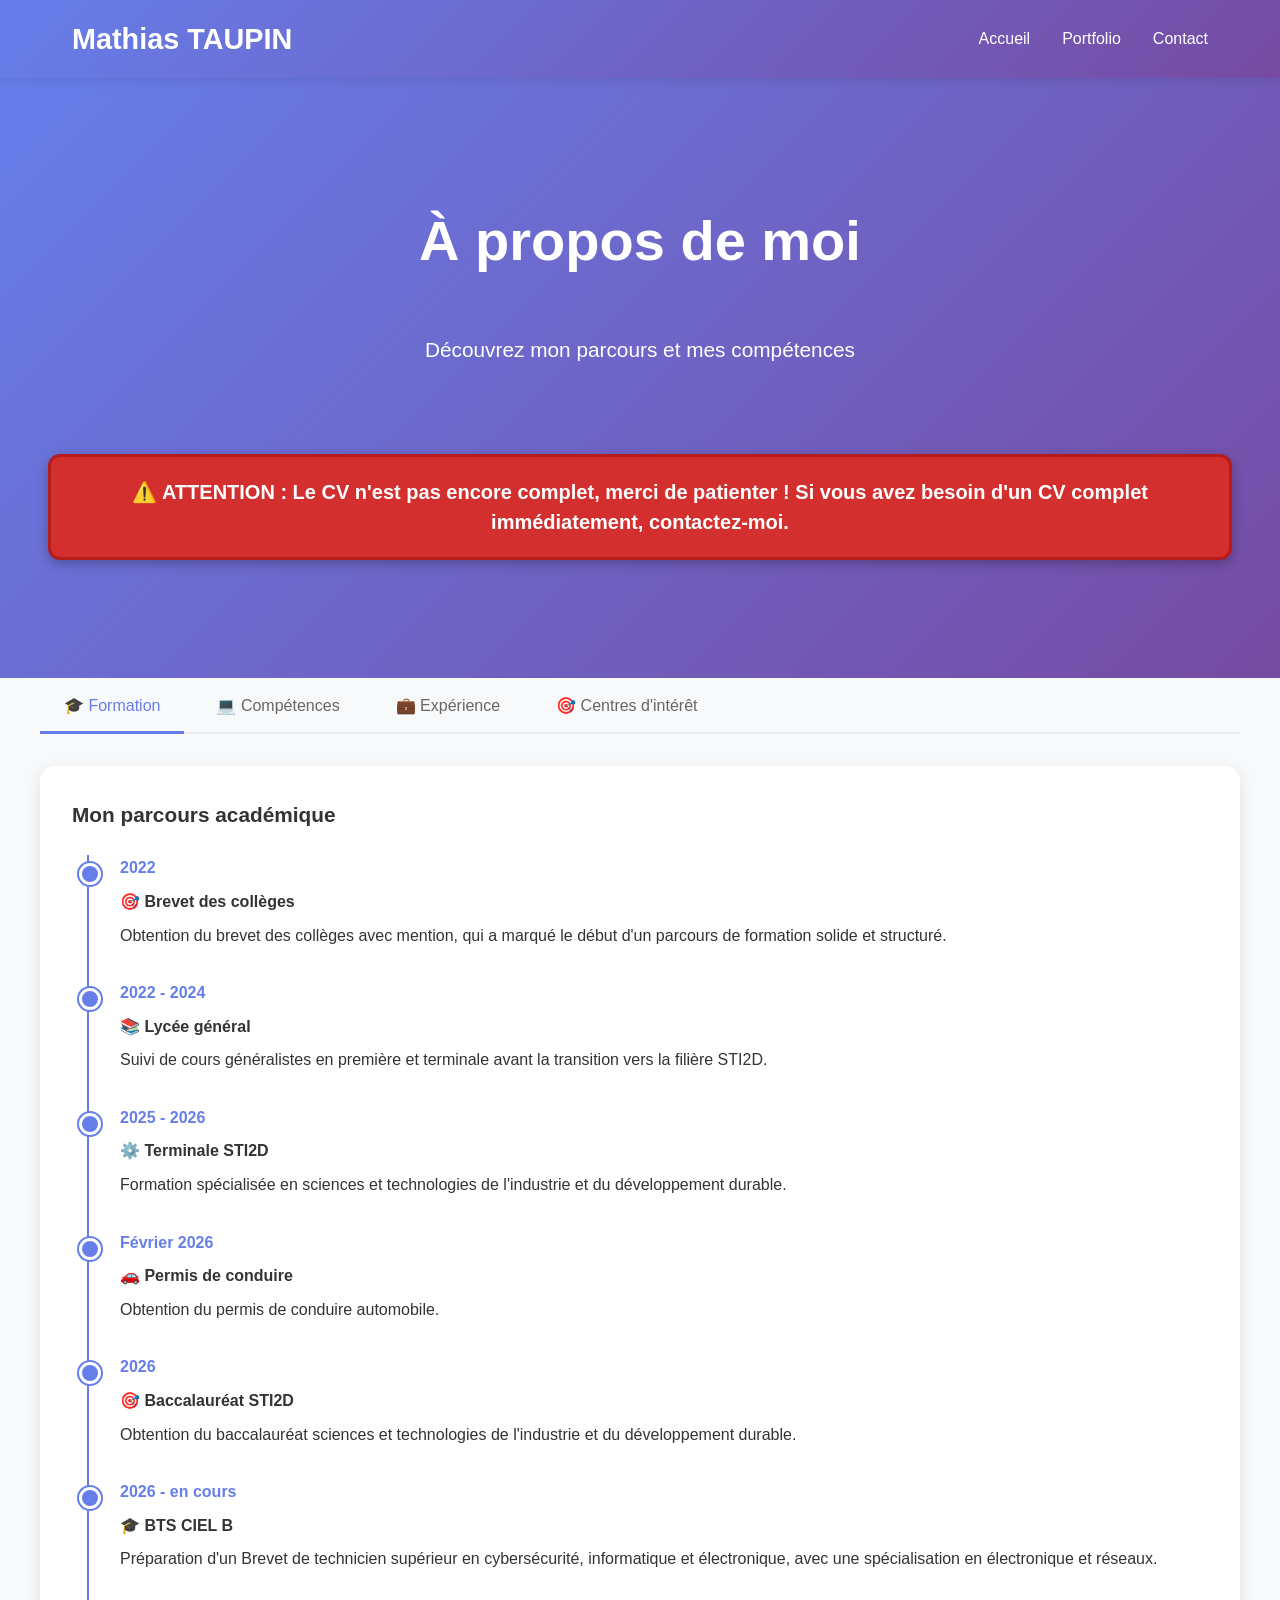
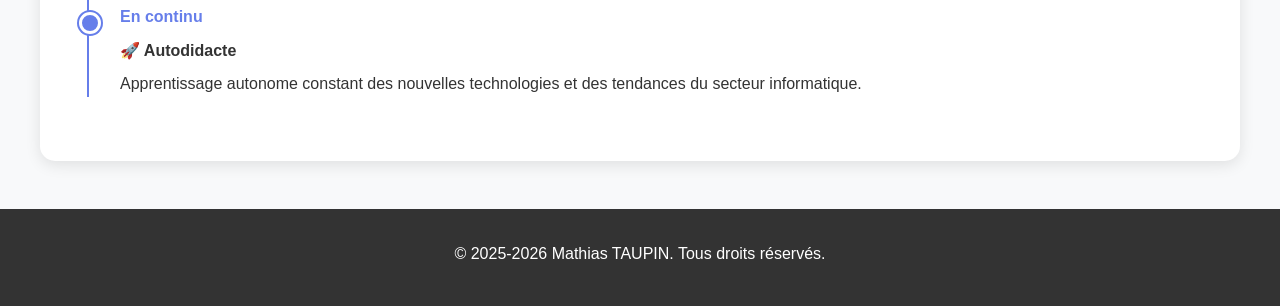
==== commit 9e708863: "maiinx3" ====
--- a/about/index.html
+++ b/about/index.html
@@ -25,7 +25,7 @@
     <section class="hero">
         <h1>À propos de moi</h1>
         <p>Découvrez mon parcours et mes compétences</p>
-        <a href="../contact/index.html" class="warning-banner">⚠️ ATTENTION : Le CV n'est pas encore complet, merci de patienter ! Si vous avez besoin d'un CV complet immédiatement, contactez-moi.</a>
+        <a href="../contact/index.html" class="warning-banner" style="display: inline-block; max-width: 1200px; width: calc(100% - 2rem); margin: 1.5rem auto 0; padding: 1.25rem 2rem; background-color: #d32f2f; color: #fff; border: 3px solid #b71c1c; border-radius: 0.75rem; font-size: 1.25rem; font-weight: 700; box-shadow: 0 4px 12px rgba(0, 0, 0, 0.25); text-decoration: none; text-align: center; line-height: 1.5; box-sizing: border-box;">⚠️ ATTENTION : Le CV n'est pas encore complet, merci de patienter ! Si vous avez besoin d'un CV complet immédiatement, contactez-moi.</a>
 
     </section>
 
--- a/css/styles.css
+++ b/css/styles.css
@@ -91,22 +91,30 @@
 }
 
 .warning-banner {
-    display: block;
+    display: inline-block;
     max-width: 1200px;
     width: calc(100% - 2rem);
     margin: 1.5rem auto 0;
     padding: 1.25rem 2rem;
-    background-color: #d32f2f;
-    color: #fff;
-    border: 0;
+    background-color: #d32f2f !important;
+    color: #fff !important;
+    border: 3px solid #b71c1c;
     border-radius: 0.75rem;
     font-size: 1.25rem;
     font-weight: 700;
     box-shadow: 0 4px 12px rgba(0, 0, 0, 0.25);
-    text-decoration: none;
+    text-decoration: none !important;
     cursor: pointer;
     text-align: center;
     line-height: 1.5;
+    box-sizing: border-box;
+}
+
+.warning-banner:hover,
+.warning-banner:focus,
+.warning-banner:visited {
+    color: #fff !important;
+    text-decoration: none !important;
 }
 
 .cta-button {
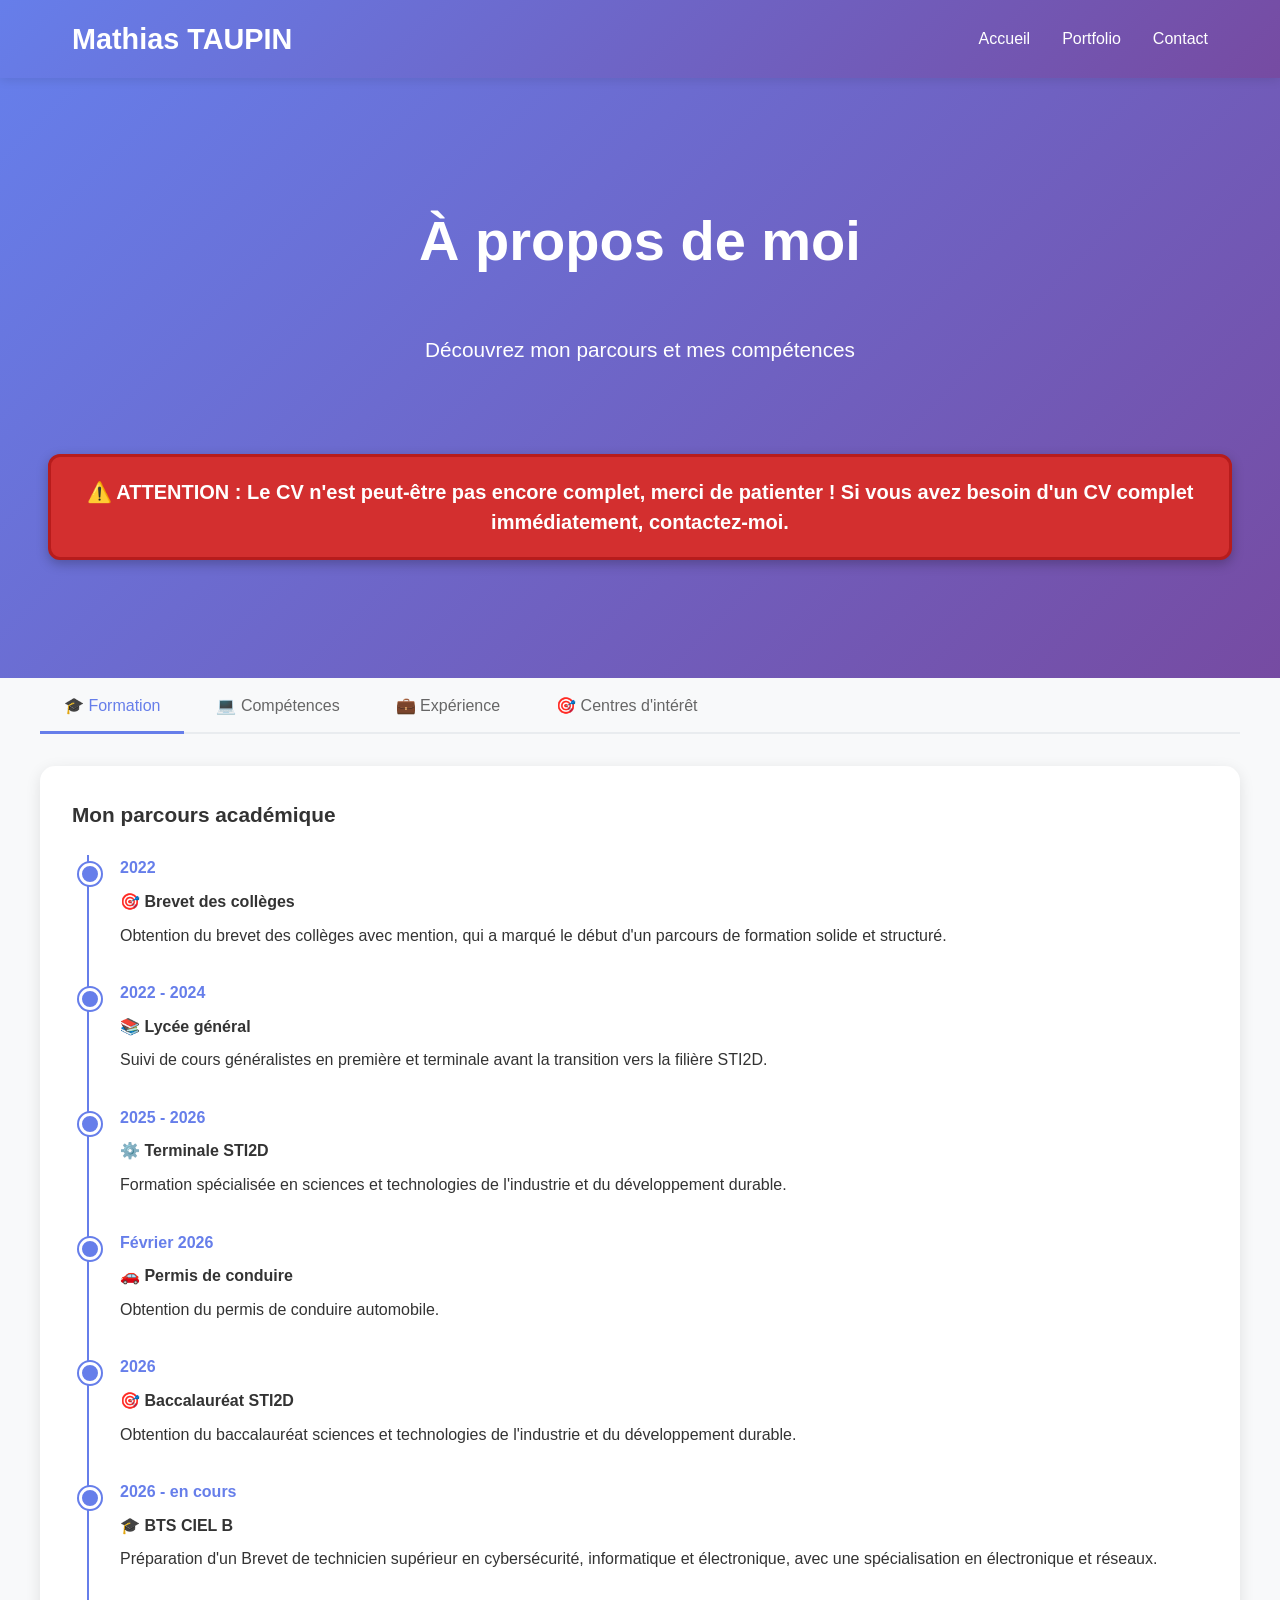
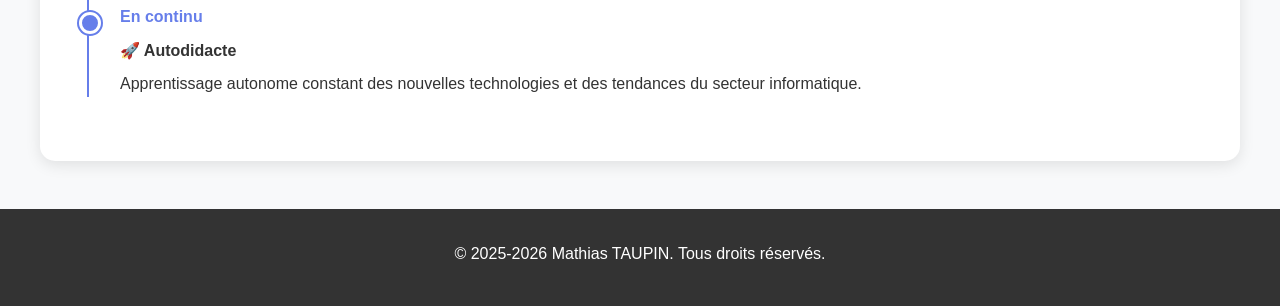
==== commit cf78f9a2: "Update warning message in about section" ====
--- a/about/index.html
+++ b/about/index.html
@@ -25,7 +25,7 @@
     <section class="hero">
         <h1>À propos de moi</h1>
         <p>Découvrez mon parcours et mes compétences</p>
-        <a href="../contact/index.html" class="warning-banner" style="display: inline-block; max-width: 1200px; width: calc(100% - 2rem); margin: 1.5rem auto 0; padding: 1.25rem 2rem; background-color: #d32f2f; color: #fff; border: 3px solid #b71c1c; border-radius: 0.75rem; font-size: 1.25rem; font-weight: 700; box-shadow: 0 4px 12px rgba(0, 0, 0, 0.25); text-decoration: none; text-align: center; line-height: 1.5; box-sizing: border-box;">⚠️ ATTENTION : Le CV n'est pas encore complet, merci de patienter ! Si vous avez besoin d'un CV complet immédiatement, contactez-moi.</a>
+        <a href="../contact/index.html" class="warning-banner" style="display: inline-block; max-width: 1200px; width: calc(100% - 2rem); margin: 1.5rem auto 0; padding: 1.25rem 2rem; background-color: #d32f2f; color: #fff; border: 3px solid #b71c1c; border-radius: 0.75rem; font-size: 1.25rem; font-weight: 700; box-shadow: 0 4px 12px rgba(0, 0, 0, 0.25); text-decoration: none; text-align: center; line-height: 1.5; box-sizing: border-box;">⚠️ ATTENTION : Le CV n'est peut-être pas encore complet, merci de patienter ! Si vous avez besoin d'un CV complet immédiatement, contactez-moi.</a>
 
     </section>
 
@@ -249,4 +249,4 @@
     <script src="../js/script.js"></script>
     <script src="js/about.js"></script>
 </body>
-</html>+</html>
